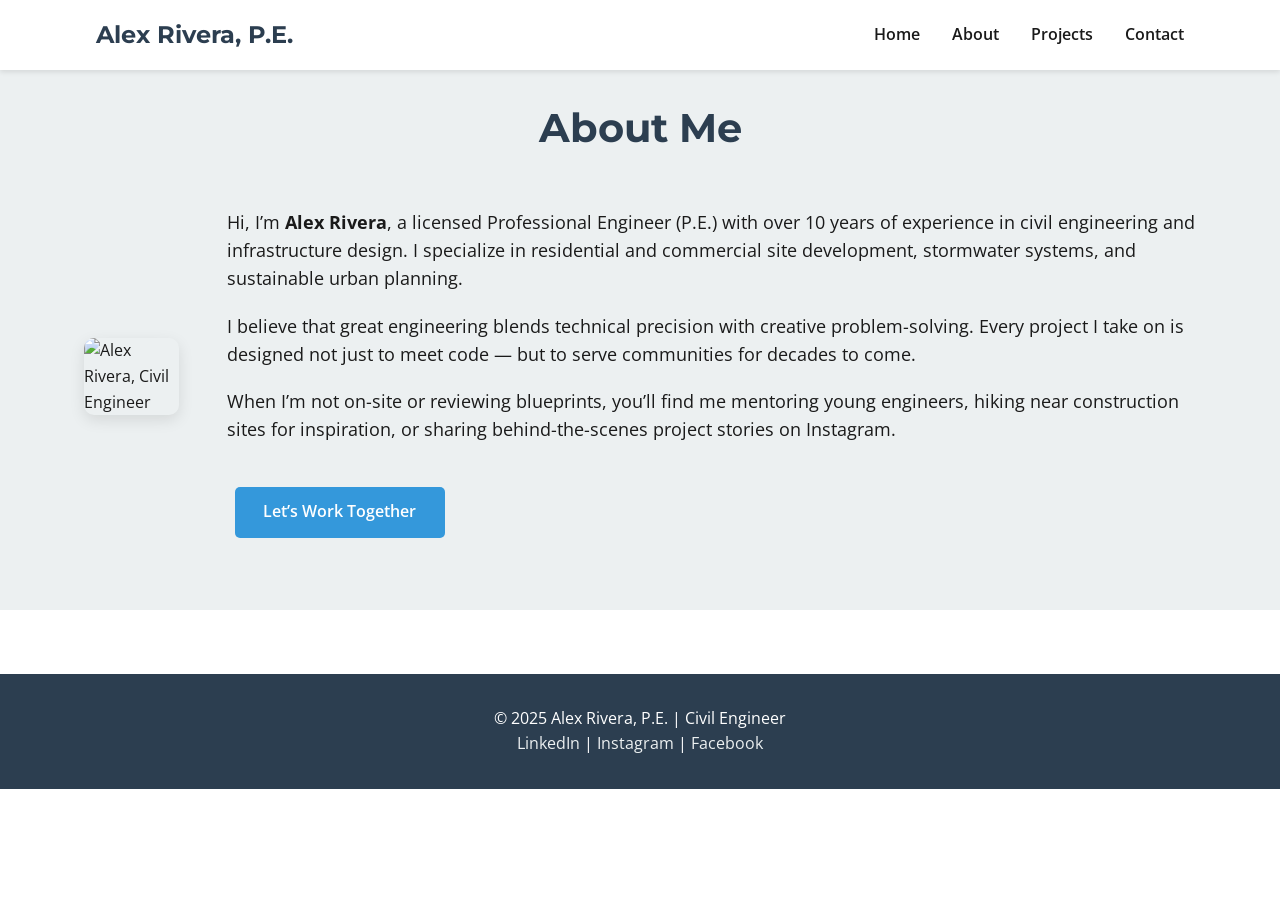
==== about.html @ 1ca934ae "Initial Commit: Civil Engineer Portfolio" ====
<!DOCTYPE html>
<html lang="en">
<head>
  <meta charset="UTF-8" />
  <meta name="viewport" content="width=device-width, initial-scale=1.0"/>
  <title>About | Alex Rivera, P.E.</title>
  <link rel="stylesheet" href="styles.css" />
  <link href="https://fonts.googleapis.com/css2?family=Montserrat:wght@400;600;700&family=Open+Sans&display=swap" rel="stylesheet">
  <script src="script.js"></script>
</head>
<body>
  <!-- Header / Navigation -->
<!-- Header / Navigation -->
<header>
    <div class="container">
      <h1 class="logo">Alex Rivera, P.E.</h1>
      <nav>
        <button class="hamburger" aria-label="Toggle menu">
          <span></span>
          <span></span>
          <span></span>
        </button>
        <ul class="nav-links">
          <li><a href="index.html">Home</a></li>
          <li><a href="about.html">About</a></li>
          <li><a href="projects.html">Projects</a></li>
          <li><a href="contact.html">Contact</a></li>
        </ul>
      </nav>
    </div>
  </header>

  <!-- About Section -->
  <section class="about-section">
    <div class="container">
      <h2>About Me</h2>
      <div class="about-content">
        <div class="about-image">
          <img src="images/headshot.jpg" alt="Alex Rivera, Civil Engineer">
        </div>
        <div class="about-text">
          <p>
            Hi, I’m <strong>Alex Rivera</strong>, a licensed Professional Engineer (P.E.) with over 10 years of experience in civil engineering and infrastructure design. I specialize in residential and commercial site development, stormwater systems, and sustainable urban planning.
          </p>
          <p>
            I believe that great engineering blends technical precision with creative problem-solving. Every project I take on is designed not just to meet code — but to serve communities for decades to come.
          </p>
          <p>
            When I’m not on-site or reviewing blueprints, you’ll find me mentoring young engineers, hiking near construction sites for inspiration, or sharing behind-the-scenes project stories on Instagram.
          </p>
          <a href="contact.html" class="btn">Let’s Work Together</a>
        </div>
      </div>
    </div>
  </section>

  <!-- Footer -->
  <footer>
    <div class="container">
      <p>&copy; 2025 Alex Rivera, P.E. | Civil Engineer</p>
      <div class="social-links">
        <a href="#">LinkedIn</a> |
        <a href="#">Instagram</a> |
        <a href="#">Facebook</a>
      </div>
    </div>
  </footer>

  <script src="script.js"></script>
</body>
</html>
---- styles.css ----
/* RESET & BASE */
* {
    margin: 0;
    padding: 0;
    box-sizing: border-box;
  }
  
  :root {
    --primary: #2c3e50;
    --secondary: #3498db;
    --accent: #e67e22;
    --light: #ecf0f1;
    --dark: #1a1a1a;
    --white: #ffffff;
  }
  
  body {
    font-family: 'Open Sans', sans-serif;
    color: var(--dark);
    line-height: 1.6;
  }
  
  h1, h2, h3, h4 {
    font-family: 'Montserrat', sans-serif;
    font-weight: 700;
  }
  
  .container {
    width: 90%;
    max-width: 1200px;
    margin: 0 auto;
    padding: 0 20px;
  }
  
  /* HEADER */
  header {
    background: var(--white);
    box-shadow: 0 2px 5px rgba(0,0,0,0.1);
    position: fixed;
    width: 100%;
    top: 0;
    z-index: 1000;
  }
  
  header .container {
    display: flex;
    justify-content: space-between;
    align-items: center;
    padding: 1rem 2rem;
  }
  
  .logo {
    font-size: 1.5rem;
    color: var(--primary);
  }
  
  nav ul {
    display: flex;
    list-style: none;
    gap: 2rem;
  }
  
  nav a {
    text-decoration: none;
    color: var(--dark);
    font-weight: 600;
    transition: color 0.3s;
  }
  
  nav a:hover {
    color: var(--secondary);
  }
  
  /* HERO */
  .hero {
    height: 100vh;
    display: flex;
    align-items: center;
    background: linear-gradient(rgba(0,0,0,0.5), rgba(0,0,0,0.5)), url('images/hero-bg.jpeg') center/cover no-repeat;
    color: var(--white);
    text-align: center;
  }
  
  .hero .container {
    max-width: 800px;
  }
  
  .hero h2 {
    font-size: 3rem;
    margin-bottom: 1rem;
  }
  
  .hero p {
    font-size: 1.2rem;
    margin-bottom: 2rem;
  }
  
  /* BUTTONS */
  .btn, .btn-outline {
    display: inline-block;
    padding: 0.8rem 1.8rem;
    margin: 0.5rem;
    border-radius: 5px;
    text-decoration: none;
    font-weight: 600;
    transition: all 0.3s;
  }
  
  .btn {
    background: var(--secondary);
    color: var(--white);
  }
  
  .btn:hover {
    background: #2980b9;
    transform: translateY(-2px);
  }
  
  .btn-outline {
    border: 2px solid var(--white);
    color: var(--white);
  }
  
  .btn-outline:hover {
    background: var(--white);
    color: var(--primary);
    transform: translateY(-2px);
  }
  
  /* FOOTER */
  footer {
    background: var(--primary);
    color: var(--white);
    text-align: center;
    padding: 2rem 0;
    margin-top: 4rem;
  }
  
  footer a {
    color: var(--light);
    text-decoration: none;
  }
  
  footer a:hover {
    color: var(--secondary);
  }
  
  /* RESPONSIVE */
  @media (max-width: 768px) {
    .hero h2 {
      font-size: 2.2rem;
    }
  
    nav ul {
      gap: 1rem;
      flex-direction: column;
      align-items: center;
      background: var(--white);
      padding: 1rem;
      position: absolute;
      top: 100%;
      left: 0;
      width: 100%;
      box-shadow: 0 5px 10px rgba(0,0,0,0.1);
      display: none; /* We’ll show this with JS later for mobile menu */
    }
  
    nav ul.show {
      display: flex;
    }
    
  }

  /* ABOUT PAGE STYLES */
.about-section {
    padding: 6rem 0 4rem;
    background: var(--light);
  }
  
  .about-section h2 {
    text-align: center;
    margin-bottom: 3rem;
    font-size: 2.5rem;
    color: var(--primary);
  }
  
  .about-content {
    display: flex;
    align-items: center;
    gap: 3rem;
  }
  
  .about-image img {
    width: 100%;
    max-width: 400px;
    border-radius: 10px;
    box-shadow: 0 5px 15px rgba(0,0,0,0.1);
  }
  
  .about-text p {
    margin-bottom: 1.2rem;
    font-size: 1.1rem;
  }
  
  .about-text .btn {
    margin-top: 1.5rem;
  }
  
  /* Responsive: Stack image and text on mobile */
  @media (max-width: 768px) {
    .about-content {
      flex-direction: column;
      text-align: center;
    }
  
    .about-image {
      max-width: 300px;
    }
  
    .about-text .btn {
      display: inline-block;
      margin: 2rem auto 0;
    }
  }
  nav a.active {
    color: var(--secondary);
    border-bottom: 2px solid var(--secondary);
    padding-bottom: 0.5rem;
  }
  /* PROJECTS PAGE STYLES */
.projects-section {
    padding: 6rem 0 4rem;
    background: var(--white);
  }
  
  .projects-section h2 {
    text-align: center;
    margin-bottom: 3rem;
    font-size: 2.5rem;
    color: var(--primary);
  }
  
  .projects-grid {
    display: grid;
    grid-template-columns: repeat(auto-fill, minmax(300px, 1fr));
    gap: 2rem;
  }
  
  .project-card {
    background: var(--light);
    border-radius: 10px;
    overflow: hidden;
    box-shadow: 0 5px 15px rgba(0,0,0,0.08);
    transition: transform 0.3s, box-shadow 0.3s;
  }
  
  .project-card:hover {
    transform: translateY(-10px);
    box-shadow: 0 15px 30px rgba(0,0,0,0.15);
  }
  
  .project-card img {
    width: 100%;
    height: 250px;
    object-fit: cover;
    display: block;
  }
  
  .project-info {
    padding: 1.5rem;
  }
  
  .project-info h3 {
    font-size: 1.3rem;
    margin-bottom: 0.5rem;
    color: var(--primary);
  }
  
  .project-info p {
    color: #555;
    font-size: 0.95rem;
    line-height: 1.5;
  }
  
  /* Responsive */
  @media (max-width: 768px) {
    .projects-grid {
      grid-template-columns: 1fr;
    }
  
    .project-card img {
      height: 220px;
    }
  }
  /* CONTACT PAGE STYLES */
.contact-section {
    padding: 6rem 0 4rem;
    background: var(--light);
  }
  
  .contact-section h2 {
    text-align: center;
    margin-bottom: 3rem;
    font-size: 2.5rem;
    color: var(--primary);
  }
  
  .contact-content {
    display: flex;
    gap: 4rem;
    align-items: flex-start;
  }
  
  .contact-info,
  .contact-form {
    flex: 1;
    background: var(--white);
    padding: 2.5rem;
    border-radius: 10px;
    box-shadow: 0 5px 15px rgba(0,0,0,0.05);
  }
  
  .contact-info h3,
  .contact-form h3 {
    font-size: 1.5rem;
    margin-bottom: 1.5rem;
    color: var(--primary);
    border-bottom: 2px solid var(--secondary);
    padding-bottom: 0.5rem;
  }
  
  .contact-info p {
    margin-bottom: 1rem;
    font-size: 1.1rem;
    line-height: 1.6;
  }
  
  .contact-info i {
    color: var(--secondary);
    width: 20px;
    text-align: center;
  }
  
  /* Social Icons */
  .social-icons {
    margin-top: 1.5rem;
  }
  
  .social-icons a {
    display: inline-block;
    width: 40px;
    height: 40px;
    background: var(--primary);
    color: var(--white);
    border-radius: 50%;
    text-align: center;
    line-height: 40px;
    margin-right: 10px;
    font-size: 1.2rem;
    transition: background 0.3s, transform 0.3s;
  }
  
  .social-icons a:hover {
    background: var(--secondary);
    transform: translateY(-3px);
  }
  
  /* Form Styles */
  .contact-form input,
  .contact-form textarea {
    width: 100%;
    padding: 0.8rem;
    margin-bottom: 1rem;
    border: 1px solid #ddd;
    border-radius: 5px;
    font-family: 'Open Sans', sans-serif;
    font-size: 1rem;
  }
  
  .contact-form textarea {
    resize: vertical;
  }
  
  .contact-form button {
    width: 100%;
    padding: 0.8rem;
    border: none;
    background: var(--secondary);
    color: white;
    font-size: 1.1rem;
    font-weight: 600;
    border-radius: 5px;
    cursor: pointer;
    transition: background 0.3s;
  }
  
  .contact-form button:hover {
    background: #2980b9;
  }
  
  /* Map Section */
  .map-section {
    padding: 4rem 0;
    background: var(--white);
  }
  
  .map-section .container {
    max-width: 1000px;
  }
  
  .map-section h3 {
    text-align: center;
    margin-bottom: 2rem;
    color: var(--primary);
  }
  
  /* Responsive */
  @media (max-width: 768px) {
    .contact-content {
      flex-direction: column;
      gap: 2rem;
    }
  
    .contact-info,
    .contact-form {
      padding: 1.5rem;
    }
  }
  /* HAMBURGER MENU BUTTON */
.hamburger {
    display: none; /* Hidden by default */
    flex-direction: column;
    justify-content: space-around;
    width: 30px;
    height: 30px;
    background: transparent;
    border: none;
    cursor: pointer;
    padding: 0;
    z-index: 10;
  }
  
  .hamburger span {
    width: 100%;
    height: 3px;
    background: var(--primary);
    border-radius: 2px;
    transition: all 0.3s;
  }
  
  /* Show hamburger on mobile */
  @media (max-width: 768px) {
    .hamburger {
      display: flex;
    }
  
    .nav-links {
      display: none;
      flex-direction: column;
      align-items: center;
      background: var(--white);
      padding: 2rem 0;
      position: absolute;
      top: 100%;
      left: 0;
      width: 100%;
      box-shadow: 0 5px 10px rgba(0,0,0,0.1);
      border-bottom: 4px solid var(--secondary);
    }
  
    .nav-links.show {
      display: flex;
    }
  
    /* Animate hamburger to X when open */
    .hamburger.active span:nth-child(1) {
      transform: rotate(45deg) translate(5px, 5px);
    }
  
    .hamburger.active span:nth-child(2) {
      opacity: 0;
    }
  
    .hamburger.active span:nth-child(3) {
      transform: rotate(-45deg) translate(7px, -6px);
    }
  }
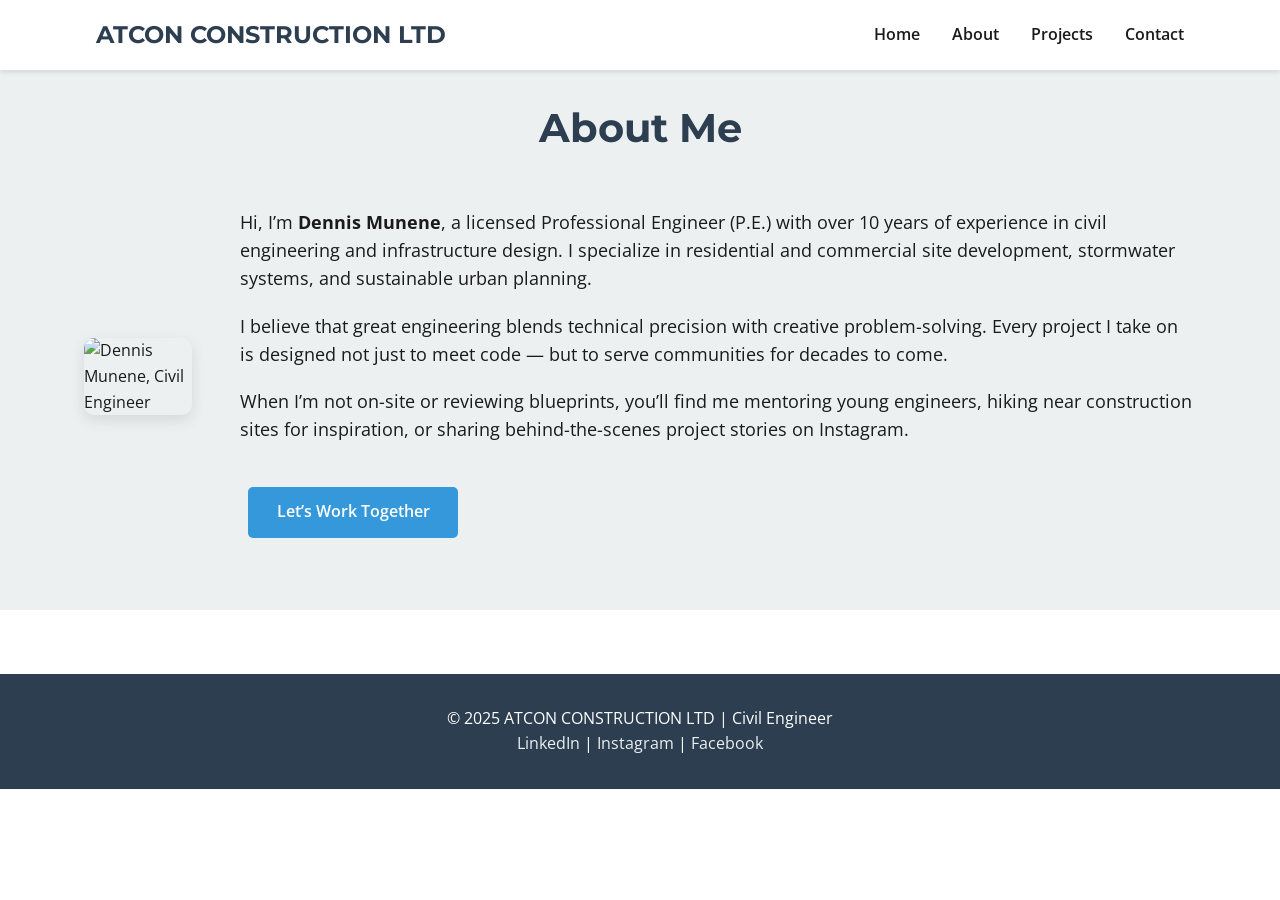
==== commit e658de99: "Changed some of the names" ====
--- a/about.html
+++ b/about.html
@@ -3,7 +3,7 @@
 <head>
   <meta charset="UTF-8" />
   <meta name="viewport" content="width=device-width, initial-scale=1.0"/>
-  <title>About | Alex Rivera, P.E.</title>
+  <title>About | Dennis Munene, P.E.</title>
   <link rel="stylesheet" href="styles.css" />
   <link href="https://fonts.googleapis.com/css2?family=Montserrat:wght@400;600;700&family=Open+Sans&display=swap" rel="stylesheet">
   <script src="script.js"></script>
@@ -13,7 +13,7 @@
 <!-- Header / Navigation -->
 <header>
     <div class="container">
-      <h1 class="logo">Alex Rivera, P.E.</h1>
+      <h1 class="logo">ATCON CONSTRUCTION LTD</h1>
       <nav>
         <button class="hamburger" aria-label="Toggle menu">
           <span></span>
@@ -36,11 +36,11 @@
       <h2>About Me</h2>
       <div class="about-content">
         <div class="about-image">
-          <img src="images/headshot.jpg" alt="Alex Rivera, Civil Engineer">
+          <img src="images/headshot.jpg" alt="Dennis Munene, Civil Engineer">
         </div>
         <div class="about-text">
           <p>
-            Hi, I’m <strong>Alex Rivera</strong>, a licensed Professional Engineer (P.E.) with over 10 years of experience in civil engineering and infrastructure design. I specialize in residential and commercial site development, stormwater systems, and sustainable urban planning.
+            Hi, I’m <strong>Dennis Munene</strong>, a licensed Professional Engineer (P.E.) with over 10 years of experience in civil engineering and infrastructure design. I specialize in residential and commercial site development, stormwater systems, and sustainable urban planning.
           </p>
           <p>
             I believe that great engineering blends technical precision with creative problem-solving. Every project I take on is designed not just to meet code — but to serve communities for decades to come.
@@ -57,7 +57,7 @@
   <!-- Footer -->
   <footer>
     <div class="container">
-      <p>&copy; 2025 Alex Rivera, P.E. | Civil Engineer</p>
+      <p>&copy; 2025 ATCON CONSTRUCTION LTD | Civil Engineer</p>
       <div class="social-links">
         <a href="#">LinkedIn</a> |
         <a href="#">Instagram</a> |
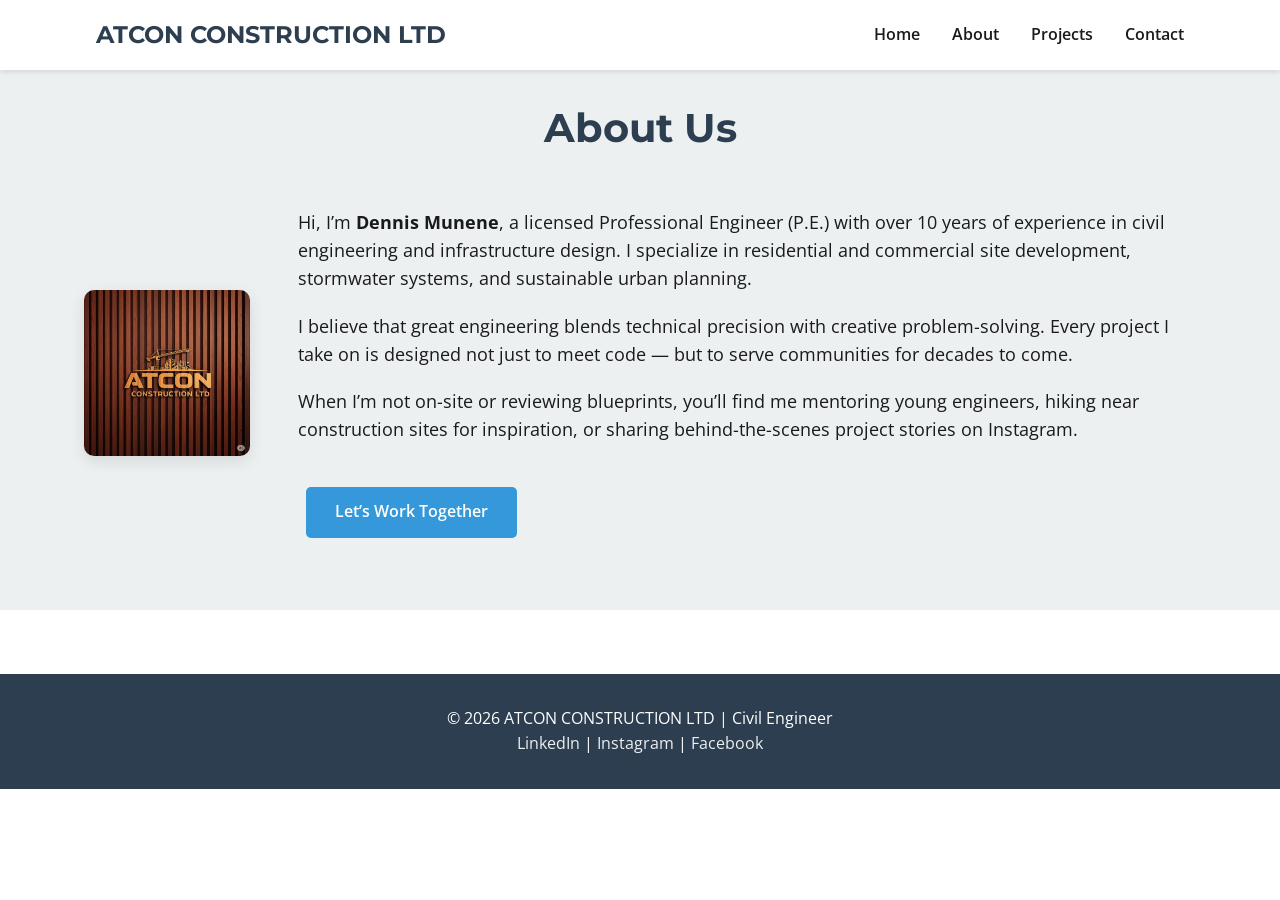
==== commit 28b26da7: "Working on about page" ====
--- a/about.html
+++ b/about.html
@@ -33,10 +33,10 @@
   <!-- About Section -->
   <section class="about-section">
     <div class="container">
-      <h2>About Me</h2>
+      <h2>About Us</h2>
       <div class="about-content">
         <div class="about-image">
-          <img src="images/headshot.jpg" alt="Dennis Munene, Civil Engineer">
+          <img src="images/hero-bg.jpeg" alt="Dennis Munene, Civil Engineer">
         </div>
         <div class="about-text">
           <p>
@@ -57,7 +57,7 @@
   <!-- Footer -->
   <footer>
     <div class="container">
-      <p>&copy; 2025 ATCON CONSTRUCTION LTD | Civil Engineer</p>
+      <p>&copy; 2026 ATCON CONSTRUCTION LTD | Civil Engineer</p>
       <div class="social-links">
         <a href="#">LinkedIn</a> |
         <a href="#">Instagram</a> |
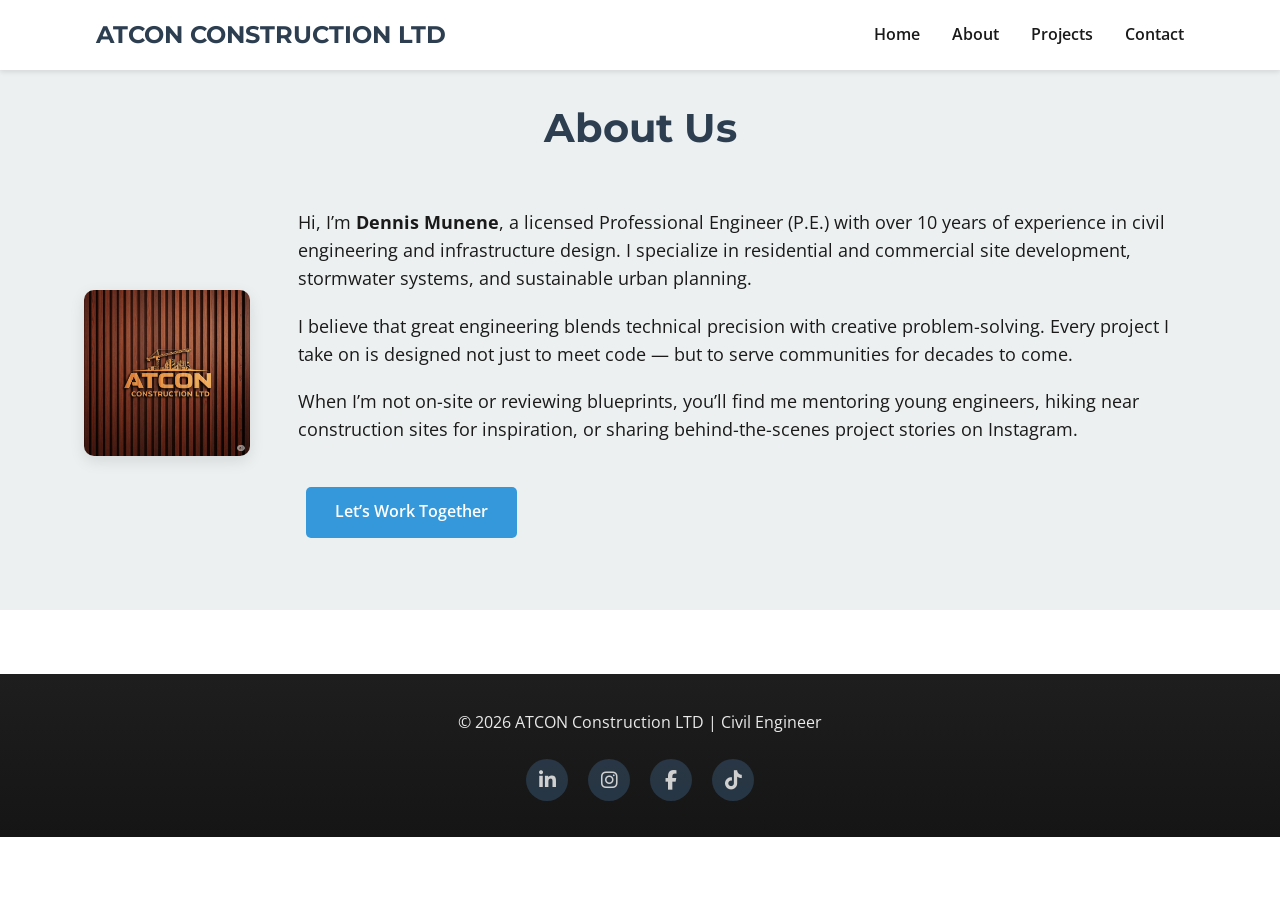
==== commit 467a754b: "refactor: extracted footer into reusable component and polished styles" ====
--- a/about.html
+++ b/about.html
@@ -6,6 +6,10 @@
   <title>About | Dennis Munene, P.E.</title>
   <link rel="stylesheet" href="styles.css" />
   <link href="https://fonts.googleapis.com/css2?family=Montserrat:wght@400;600;700&family=Open+Sans&display=swap" rel="stylesheet">
+  <link
+    rel="stylesheet"
+    href="https://cdnjs.cloudflare.com/ajax/libs/font-awesome/6.5.1/css/all.min.css"
+  />
   <script src="script.js"></script>
 </head>
 <body>
@@ -55,16 +59,7 @@
   </section>
 
   <!-- Footer -->
-  <footer>
-    <div class="container">
-      <p>&copy; 2026 ATCON CONSTRUCTION LTD | Civil Engineer</p>
-      <div class="social-links">
-        <a href="#">LinkedIn</a> |
-        <a href="#">Instagram</a> |
-        <a href="#">Facebook</a>
-      </div>
-    </div>
-  </footer>
+  <footer id="site-footer"></footer>
 
   <script src="script.js"></script>
 </body>
--- a/styles.css
+++ b/styles.css
@@ -347,23 +347,29 @@
   }
   
   .social-icons a {
-    display: inline-block;
-    width: 40px;
-    height: 40px;
+    display: inline-flex;
+    justify-content: center;
+    align-items: center;
+    width: 42px;
+    height: 42px;
     background: var(--primary);
     color: var(--white);
     border-radius: 50%;
-    text-align: center;
-    line-height: 40px;
-    margin-right: 10px;
+    margin: 0 8px;
     font-size: 1.2rem;
     transition: background 0.3s, transform 0.3s;
+    opacity: 0.8;
   }
   
   .social-icons a:hover {
     background: var(--secondary);
     transform: translateY(-3px);
-  }
+    opacity: 1;
+  }
+  
+  
+
+  
   
   /* Form Styles */
   .contact-form input,
@@ -484,4 +490,20 @@
     .hamburger.active span:nth-child(3) {
       transform: rotate(-45deg) translate(7px, -6px);
     }
-  }+  }
+
+
+  /*Footer Styling*/
+  footer {
+    background: linear-gradient(
+      180deg,
+      #1e1e1e 0%,
+      #151515 100%
+    );
+    color: #eaeaea;
+    padding: 36px 10px;
+    text-align: center;
+    margin-top: 4rem;
+  }
+  
+  
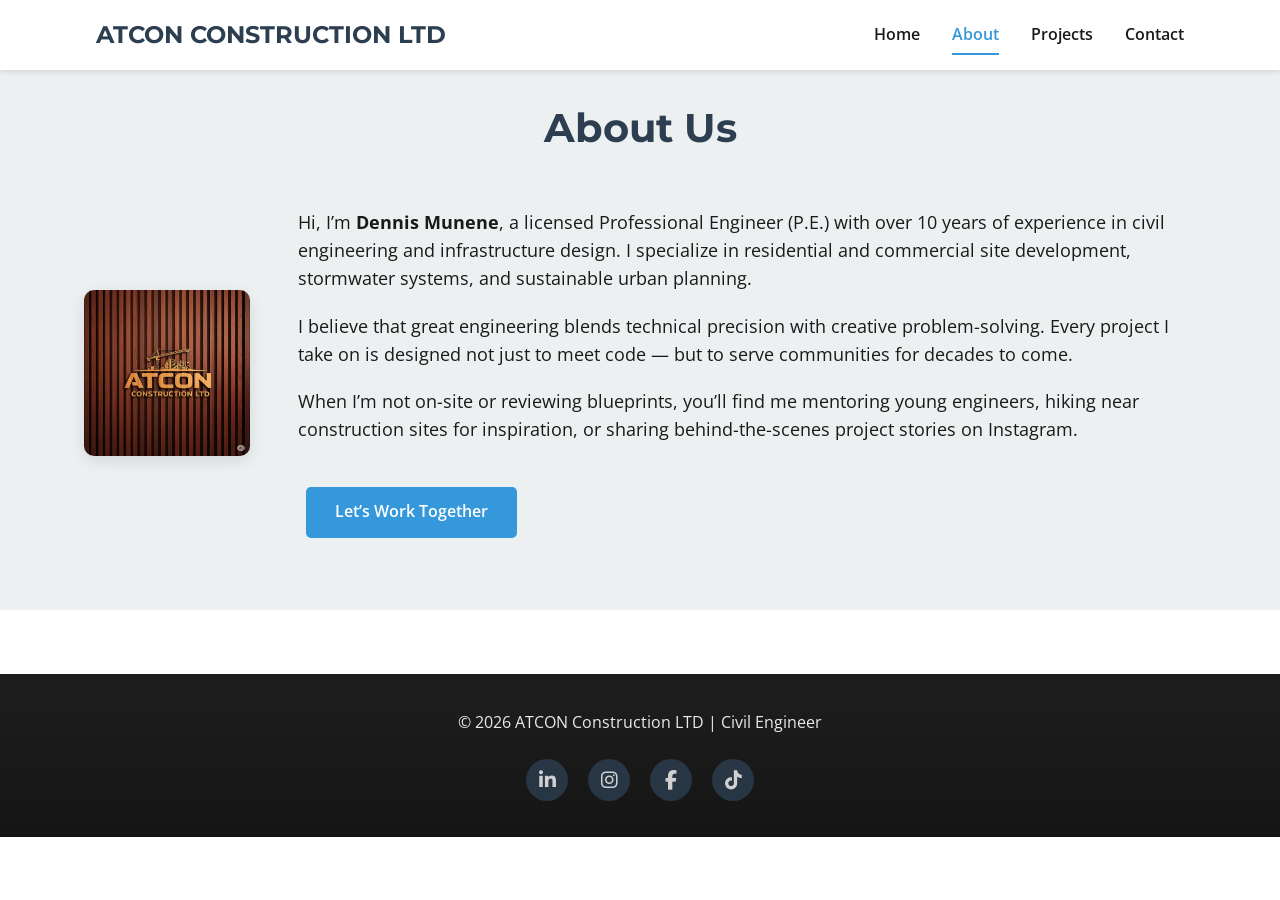
==== commit 5ccf214b: "Create reusable navbar component and update script for dynamic header injection" ====
--- a/about.html
+++ b/about.html
@@ -15,24 +15,7 @@
 <body>
   <!-- Header / Navigation -->
 <!-- Header / Navigation -->
-<header>
-    <div class="container">
-      <h1 class="logo">ATCON CONSTRUCTION LTD</h1>
-      <nav>
-        <button class="hamburger" aria-label="Toggle menu">
-          <span></span>
-          <span></span>
-          <span></span>
-        </button>
-        <ul class="nav-links">
-          <li><a href="index.html">Home</a></li>
-          <li><a href="about.html">About</a></li>
-          <li><a href="projects.html">Projects</a></li>
-          <li><a href="contact.html">Contact</a></li>
-        </ul>
-      </nav>
-    </div>
-  </header>
+<header id="site-header"></header>
 
   <!-- About Section -->
   <section class="about-section">
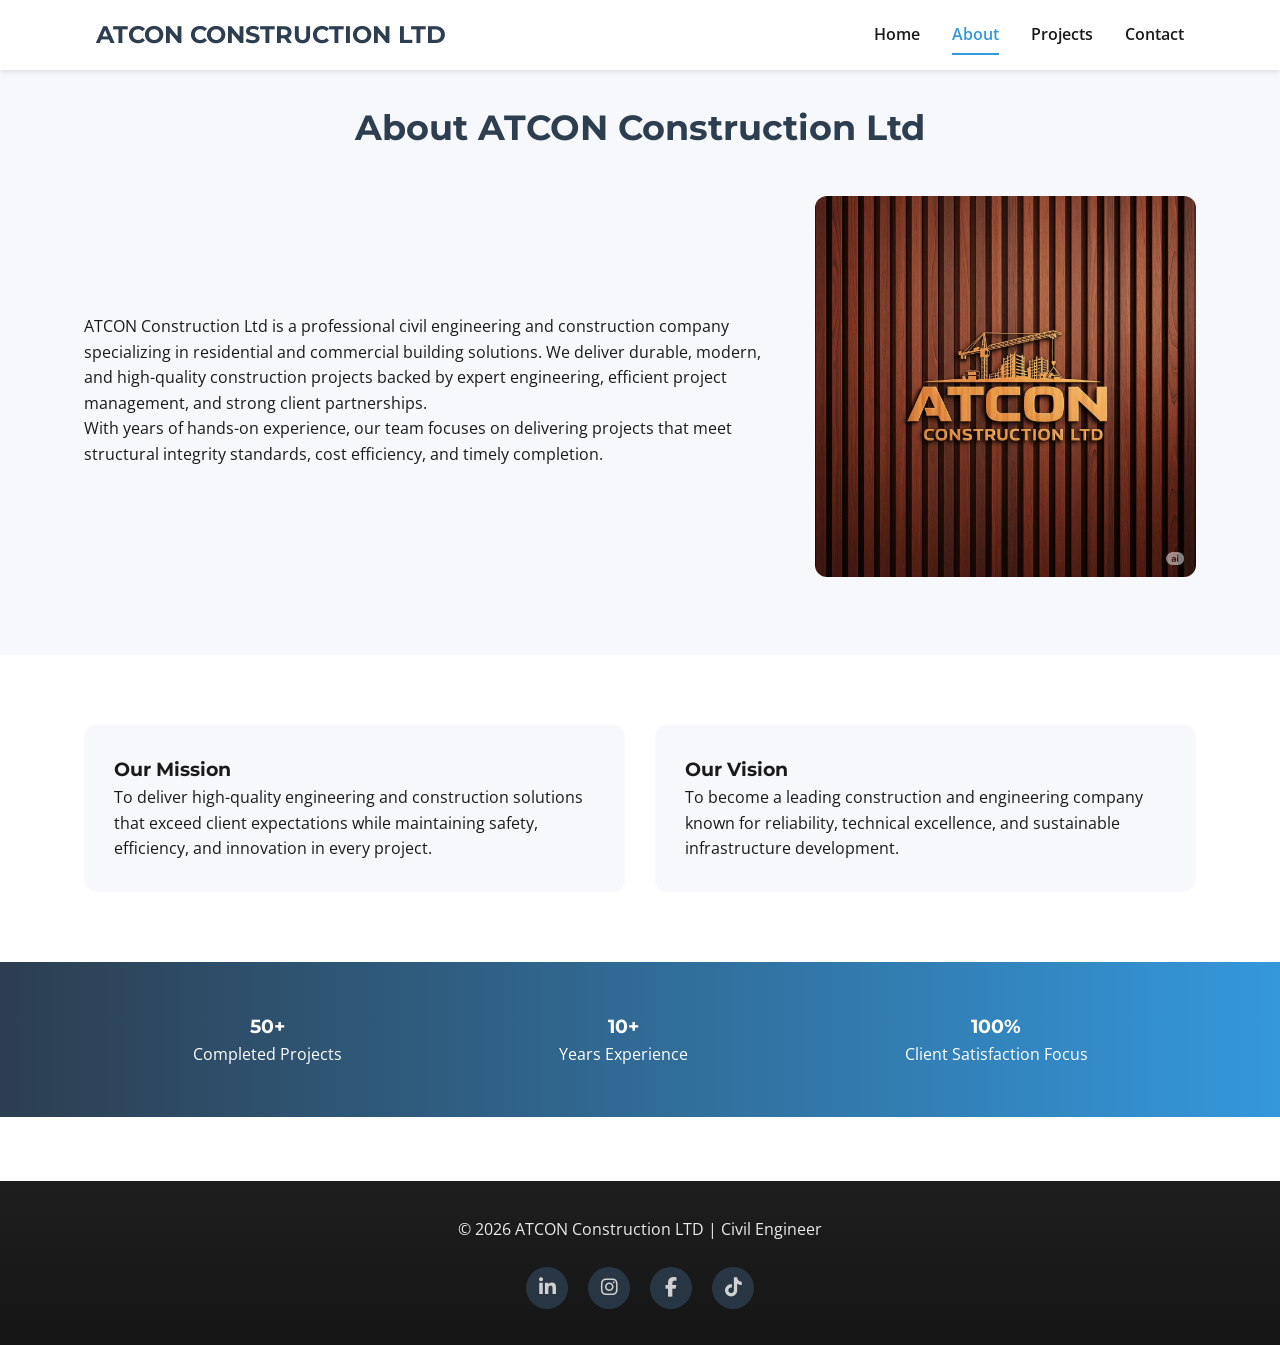
==== commit 6fa1d4b0: "About page and what app number changed" ====
--- a/about.html
+++ b/about.html
@@ -14,32 +14,80 @@
 </head>
 <body>
   <!-- Header / Navigation -->
-<!-- Header / Navigation -->
 <header id="site-header"></header>
 
   <!-- About Section -->
-  <section class="about-section">
+  <section class="about-company">
     <div class="container">
-      <h2>About Us</h2>
-      <div class="about-content">
-        <div class="about-image">
-          <img src="images/hero-bg.jpeg" alt="Dennis Munene, Civil Engineer">
+  
+      <h2 class="section-title">About ATCON Construction Ltd</h2>
+  
+      <div class="about-company-content">
+        <div class="about-company-text">
+          <p>
+            ATCON Construction Ltd is a professional civil engineering and construction
+            company specializing in residential and commercial building solutions.
+            We deliver durable, modern, and high-quality construction projects backed
+            by expert engineering, efficient project management, and strong client
+            partnerships.
+          </p>
+  
+          <p>
+            With years of hands-on experience, our team focuses on delivering
+            projects that meet structural integrity standards, cost efficiency,
+            and timely completion.
+          </p>
         </div>
-        <div class="about-text">
-          <p>
-            Hi, I’m <strong>Dennis Munene</strong>, a licensed Professional Engineer (P.E.) with over 10 years of experience in civil engineering and infrastructure design. I specialize in residential and commercial site development, stormwater systems, and sustainable urban planning.
-          </p>
-          <p>
-            I believe that great engineering blends technical precision with creative problem-solving. Every project I take on is designed not just to meet code — but to serve communities for decades to come.
-          </p>
-          <p>
-            When I’m not on-site or reviewing blueprints, you’ll find me mentoring young engineers, hiking near construction sites for inspiration, or sharing behind-the-scenes project stories on Instagram.
-          </p>
-          <a href="contact.html" class="btn">Let’s Work Together</a>
+  
+        <div class="about-company-image">
+          <img src="images/hero-bg.jpeg" alt="ATCON Construction Projects">
         </div>
+      </div>
+  
+    </div>
+  </section>
+  <!--vision and mission-->
+  <section class="mission-vision">
+    <div class="container mv-grid">
+  
+      <div class="mv-card">
+        <h3>Our Mission</h3>
+        <p>
+          To deliver high-quality engineering and construction solutions that
+          exceed client expectations while maintaining safety, efficiency,
+          and innovation in every project.
+        </p>
+      </div>
+  
+      <div class="mv-card">
+        <h3>Our Vision</h3>
+        <p>
+          To become a leading construction and engineering company known for
+          reliability, technical excellence, and sustainable infrastructure
+          development.
+        </p>
+      </div>
+  
+    </div>
+  </section>
+  <!--Ongoing Projects-->
+  <section class="experience-strip">
+    <div class="container experience-grid">
+      <div>
+        <h3>50+</h3>
+        <p>Completed Projects</p>
+      </div>
+      <div>
+        <h3>10+</h3>
+        <p>Years Experience</p>
+      </div>
+      <div>
+        <h3>100%</h3>
+        <p>Client Satisfaction Focus</p>
       </div>
     </div>
   </section>
+  
 
   <!-- Footer -->
   <footer id="site-footer"></footer>
--- a/styles.css
+++ b/styles.css
@@ -1,3 +1,16 @@
+html, body {
+  height: 100%;
+}
+
+body{
+  display:flex;
+  flex-direction:column;
+}
+
+main{
+  flex:1;
+}
+
 /* RESET & BASE */
 * {
     margin: 0;
@@ -73,16 +86,15 @@
   
   /* HERO */
   .hero {
-    height: 100vh;
-    display: flex;
-    align-items: center;
+    min-height: 75vh;
+    padding: 120px 0 80px;
     background: linear-gradient(rgba(0,0,0,0.5), rgba(0,0,0,0.5)), url('images/hero-bg.jpeg') center/cover no-repeat;
     color: var(--white);
     text-align: center;
   }
   
   .hero .container {
-    max-width: 800px;
+    max-width: 1200px;
   }
   
   .hero h2 {
@@ -94,6 +106,35 @@
     font-size: 1.2rem;
     margin-bottom: 2rem;
   }
+  .hero-flex{
+    display:flex;
+    align-items:center;
+    justify-content:space-between;
+    gap:40px;
+  }
+  
+  .hero-text{
+    flex:1;
+    padding-right: 20px;
+  }
+  
+  .hero-text h2{
+    text-align: left;
+    line-height: 1.2;
+  }
+  .hero-video{
+    flex:1;
+  }
+  
+  .hero-video video{
+    width:100%;
+    height:320px;
+    object-fit:cover;
+    border-radius:12px;
+    box-shadow:0 10px 30px rgba(0,0,0,0.25);
+  }
+  
+  
   
   /* BUTTONS */
   .btn, .btn-outline {
@@ -149,6 +190,15 @@
   @media (max-width: 768px) {
     .hero h2 {
       font-size: 2.2rem;
+    }
+    .hero-flex{
+      flex-direction:column;
+      text-align:center;
+    }
+  
+    .hero-video video{
+      height:220px;
+      margin-top:20px;
     }
   
     nav ul {
@@ -506,4 +556,411 @@
     margin-top: 4rem;
   }
   
-  +  /* INTRO VIDEO SECTION */
+.intro-video-section {
+  padding: 5rem 0;
+  background: rgba(255,255,255,0.95);
+}
+
+.intro-video-wrapper {
+  display: grid;
+  grid-template-columns: 1.1fr 0.9fr;
+  align-items: center;
+  gap: 3rem;
+}
+
+.intro-video iframe {
+  width: 100%;
+  height: 320px;
+  border-radius: 10px;
+}
+
+.intro-text h2 {
+  margin-bottom: 1rem;
+  color: var(--primary);
+  text-align: left;
+}
+
+.intro-text p {
+  margin-bottom: 1.5rem;
+  font-size: 1.05rem;
+}
+
+/* Mobile */
+@media (max-width: 768px) {
+  .intro-video-wrapper {
+    grid-template-columns: 1fr;
+    text-align: center;
+  }
+
+  .intro-video iframe {
+    height: 240px;
+  }
+}
+
+
+/* FEATURED CATEGORIES */
+.featured-categories{
+  padding:80px 0;
+  background:#f7f9fb;
+}
+
+.section-title{
+  text-align:center;
+  margin-bottom:40px;
+  font-size:2.2rem;
+  color:var(--primary);
+}
+
+.category-grid{
+  display:grid;
+  grid-template-columns:repeat(auto-fit,minmax(250px,1fr));
+  gap:30px;
+}
+
+.category-card{
+  background:white;
+  border-radius:12px;
+  overflow:hidden;
+  box-shadow:0 5px 15px rgba(0,0,0,0.08);
+  text-align:center;
+  transition:transform .3s;
+}
+
+.category-card:hover{
+  transform:translateY(-6px);
+}
+
+.category-card img{
+  width:100%;
+  height:220px;
+  object-fit:cover;
+}
+
+.category-card h3{
+  margin:20px 0 10px;
+}
+
+.category-card .btn-outline{
+  border:2px solid var(--secondary);
+  color:var(--secondary);
+}
+
+.category-card .btn-outline:hover{
+  background:var(--secondary);
+  color:white;
+}
+
+.card-buttons{
+  display:flex;
+  justify-content:center;
+  gap:10px;
+  padding-bottom:20px;
+}
+
+.all-properties-btn{
+  text-align:center;
+  margin-top:40px;
+}
+
+.gallery-section{
+  padding:100px 0 60px;
+  background:#f7f9fb;
+}
+
+.gallery-grid{
+  display:grid;
+  grid-template-columns:repeat(auto-fit,minmax(280px,1fr));
+  gap:25px;
+}
+
+.gallery-grid img{
+  width:100%;
+  height:260px;
+  object-fit:cover;
+  border-radius:12px;
+  box-shadow:0 6px 20px rgba(0,0,0,0.1);
+  transition:transform .3s;
+}
+
+.gallery-grid img:hover{
+  transform:scale(1.03);
+}
+.back-nav{
+  margin-bottom:20px;
+}
+
+.lightbox{
+  display:none;
+  position:fixed;
+  top:0;
+  left:0;
+  width:100%;
+  height:100%;
+  background:rgba(0,0,0,0.9);
+  align-items:center;
+  justify-content:center;
+  z-index:2000;
+}
+
+.lightbox img{
+  max-width:80%;
+  max-height:80%;
+}
+
+.close{
+  position:absolute;
+  top:20px;
+  right:40px;
+  font-size:40px;
+  color:white;
+  cursor:pointer;
+}
+
+.prev, .next{
+  position:absolute;
+  top:50%;
+  transform:translateY(-50%);
+  background:none;
+  border:none;
+  font-size:40px;
+  color:white;
+  cursor:pointer;
+}
+
+.prev{ left:40px; }
+.next{ right:40px; }
+
+.btn-outline-dark{
+  display:inline-block;
+  padding:0.6rem 1.4rem;
+  border:2px solid var(--primary);
+  color:var(--primary);
+  border-radius:6px;
+  text-decoration:none;
+  font-weight:600;
+  transition:all .3s;
+}
+
+.btn-outline-dark:hover{
+  background:var(--primary);
+  color:white;
+}
+
+.gallery-page{
+  background:linear-gradient(
+    180deg,
+    #f6f8fb 0%,
+    #eef2f6 100%
+  );
+  min-height:100vh;
+}
+
+.services-section{
+  padding:80px 0;
+  background:#f6f8fb;   /* light soft background */
+}
+
+.services-grid{
+  display:grid;
+  grid-template-columns:repeat(auto-fit,minmax(260px,1fr));
+  gap:30px;
+}
+
+.service-card{
+  background:#ffffff;
+  padding:35px 25px;
+  border-radius:14px;
+  text-align:center;
+  transition:transform .3s, box-shadow .3s;
+  box-shadow:0 4px 12px rgba(0,0,0,0.05);
+}
+
+.service-card:hover{
+  transform:translateY(-8px);
+  box-shadow:0 14px 35px rgba(0,0,0,0.12);
+}
+
+/* icon circle */
+.service-card i{
+  font-size:30px;
+  color:var(--secondary);
+  background:#eaf3fb;
+  width:70px;
+  height:70px;
+  line-height:70px;
+  border-radius:50%;
+  margin-bottom:18px;
+}
+
+.service-card h3{
+  margin-bottom:12px;
+  color:var(--primary);
+}
+
+.service-card p{
+  font-size:.95rem;
+  color:#666;
+}
+
+.why-section{
+  padding:80px 0;
+  background:#ffffff;
+}
+
+.why-grid{
+  display:grid;
+  grid-template-columns:repeat(auto-fit,minmax(280px,1fr));
+  gap:30px;
+}
+
+.why-card{
+  background:#f6f8fb;
+  padding:35px 25px;
+  border-radius:14px;
+  text-align:center;
+  transition:.3s;
+}
+
+.why-card:hover{
+  transform:translateY(-6px);
+  box-shadow:0 12px 28px rgba(0,0,0,0.08);
+}
+
+.why-card i{
+  font-size:32px;
+  color:var(--secondary);
+  margin-bottom:15px;
+}
+
+.why-card h3{
+  margin-bottom:10px;
+  color:var(--primary);
+}
+
+.why-card p{
+  font-size:.95rem;
+  color:#666;
+}
+.cta-strip{
+  background:linear-gradient(90deg,#2c3e50,#3498db);
+  color:white;
+  padding:60px 0;
+  text-align:center;
+}
+
+.cta-content h2{
+  margin-bottom:10px;
+}
+
+.cta-btn{
+  display:inline-block;
+  margin-top:20px;
+  background:white;
+  color:#2c3e50;
+  padding:12px 28px;
+  border-radius:30px;
+  font-weight:600;
+  text-decoration:none;
+  transition:.3s;
+}
+
+.cta-btn:hover{
+  transform:translateY(-2px);
+  box-shadow:0 8px 18px rgba(0,0,0,0.2);
+}
+
+.whatsapp-float{
+  position:fixed;
+  right:20px;
+  bottom:90px;
+  width:60px;
+  height:60px;
+  background:#25D366;
+  color:white;
+  border-radius:50%;
+  display:flex;
+  align-items:center;
+  justify-content:center;
+  font-size:28px;
+  box-shadow:0 6px 18px rgba(0,0,0,.25);
+  z-index:999;
+  transition:.3s;
+}
+
+.whatsapp-float:hover{
+  transform:scale(1.08);
+}
+
+
+.about-company{
+  padding:100px 0 70px;
+  background:#f6f8fb;
+}
+
+.about-company-content{
+  display:flex;
+  gap:40px;
+  align-items:center;
+}
+
+.about-company-image img{
+  width:100%;
+  border-radius:12px;
+}
+
+/* mission vision */
+.mission-vision{
+  padding:70px 0;
+  background:#ffffff;
+}
+
+.mv-grid{
+  display:grid;
+  grid-template-columns:repeat(auto-fit,minmax(300px,1fr));
+  gap:30px;
+}
+
+.mv-card{
+  background:#f6f8fb;
+  padding:30px;
+  border-radius:12px;
+}
+
+/* values */
+.values-section{
+  padding:80px 0;
+  background:#f6f8fb;
+}
+
+.values-grid{
+  display:grid;
+  grid-template-columns:repeat(auto-fit,minmax(250px,1fr));
+  gap:30px;
+}
+
+.value-card{
+  background:white;
+  padding:30px;
+  border-radius:12px;
+  text-align:center;
+}
+
+.value-card i{
+  font-size:30px;
+  color:var(--secondary);
+  margin-bottom:15px;
+}
+
+/* experience */
+.experience-strip{
+  background:linear-gradient(90deg,#2c3e50,#3498db);
+  color:white;
+  padding:50px 0;
+}
+
+.experience-grid{
+  display:flex;
+  justify-content:space-around;
+  text-align:center;
+}
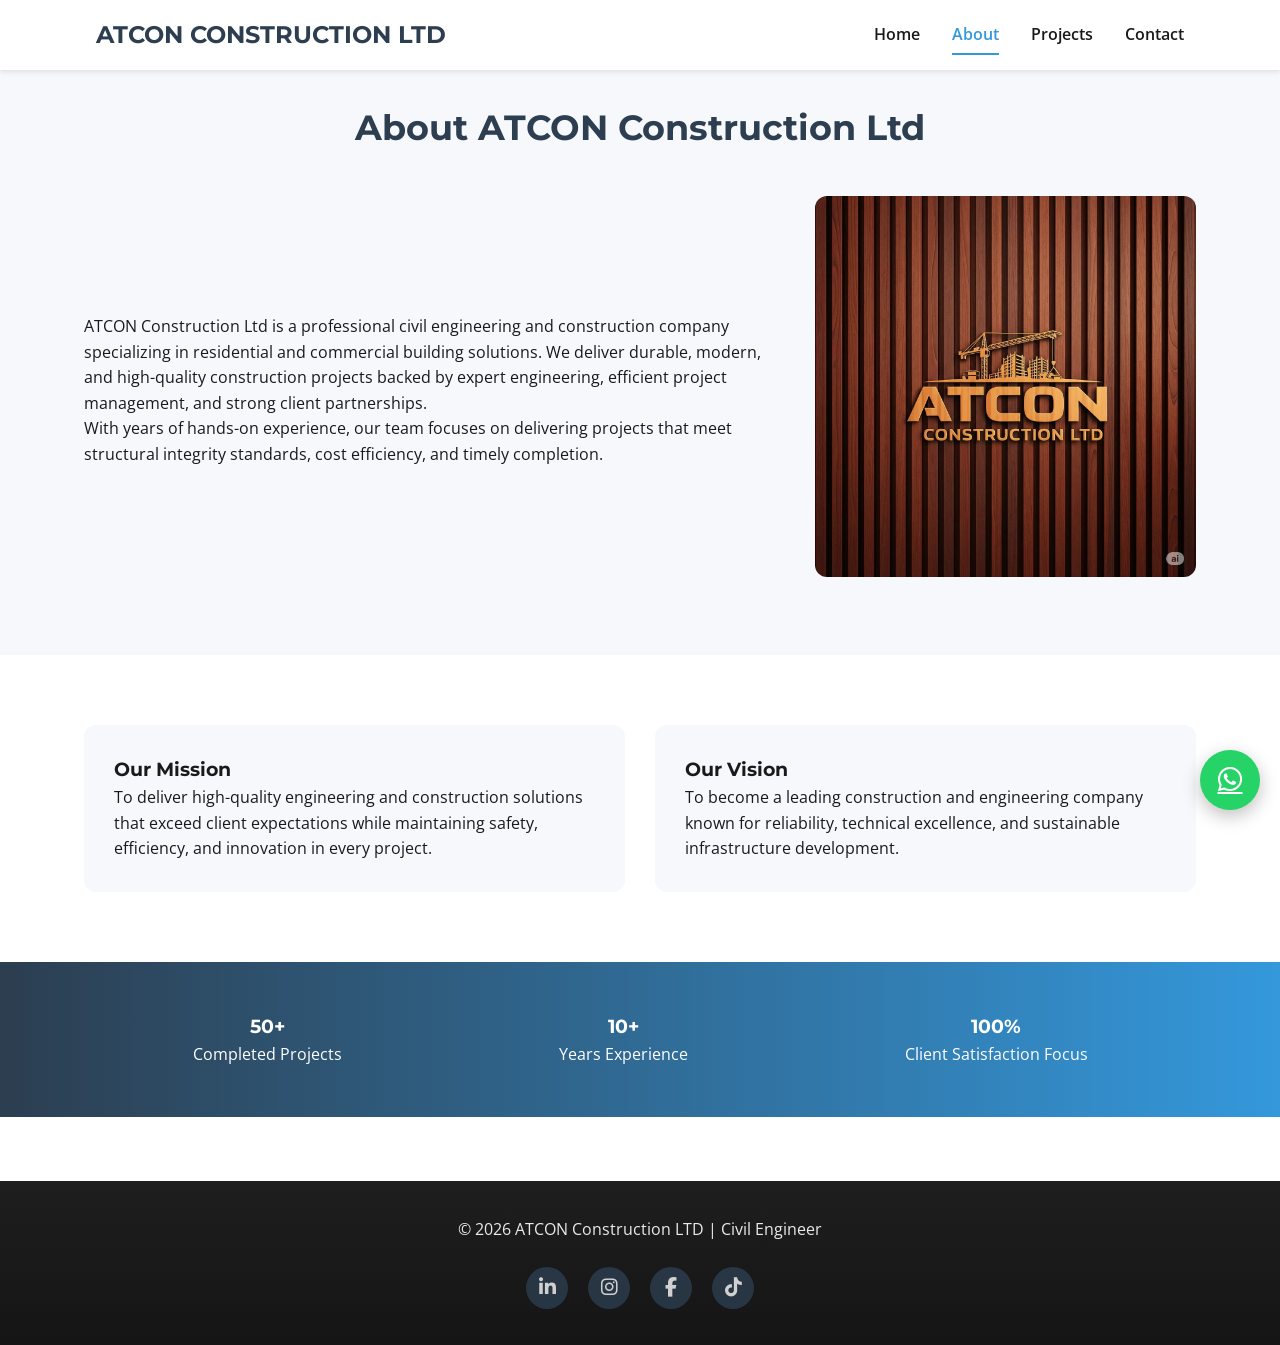
==== commit 407d6806: "About page and what app number changed" ====
--- a/about.html
+++ b/about.html
@@ -87,7 +87,12 @@
       </div>
     </div>
   </section>
-  
+
+  <a href="https://wa.me/254798806154"
+   class="whatsapp-float"
+   target="_blank">
+   <i class="fab fa-whatsapp"></i>
+</a>
 
   <!-- Footer -->
   <footer id="site-footer"></footer>
--- a/styles.css
+++ b/styles.css
@@ -217,6 +217,23 @@
   
     nav ul.show {
       display: flex;
+    }
+    .about-company-content{
+      flex-direction:column;
+      text-align:center;
+    }
+  
+    .about-company-text{
+      order:2;
+    }
+  
+    .about-company-image{
+      order:1;
+    }
+  
+    .experience-grid{
+      flex-direction:column;
+      gap:25px;
     }
     
   }
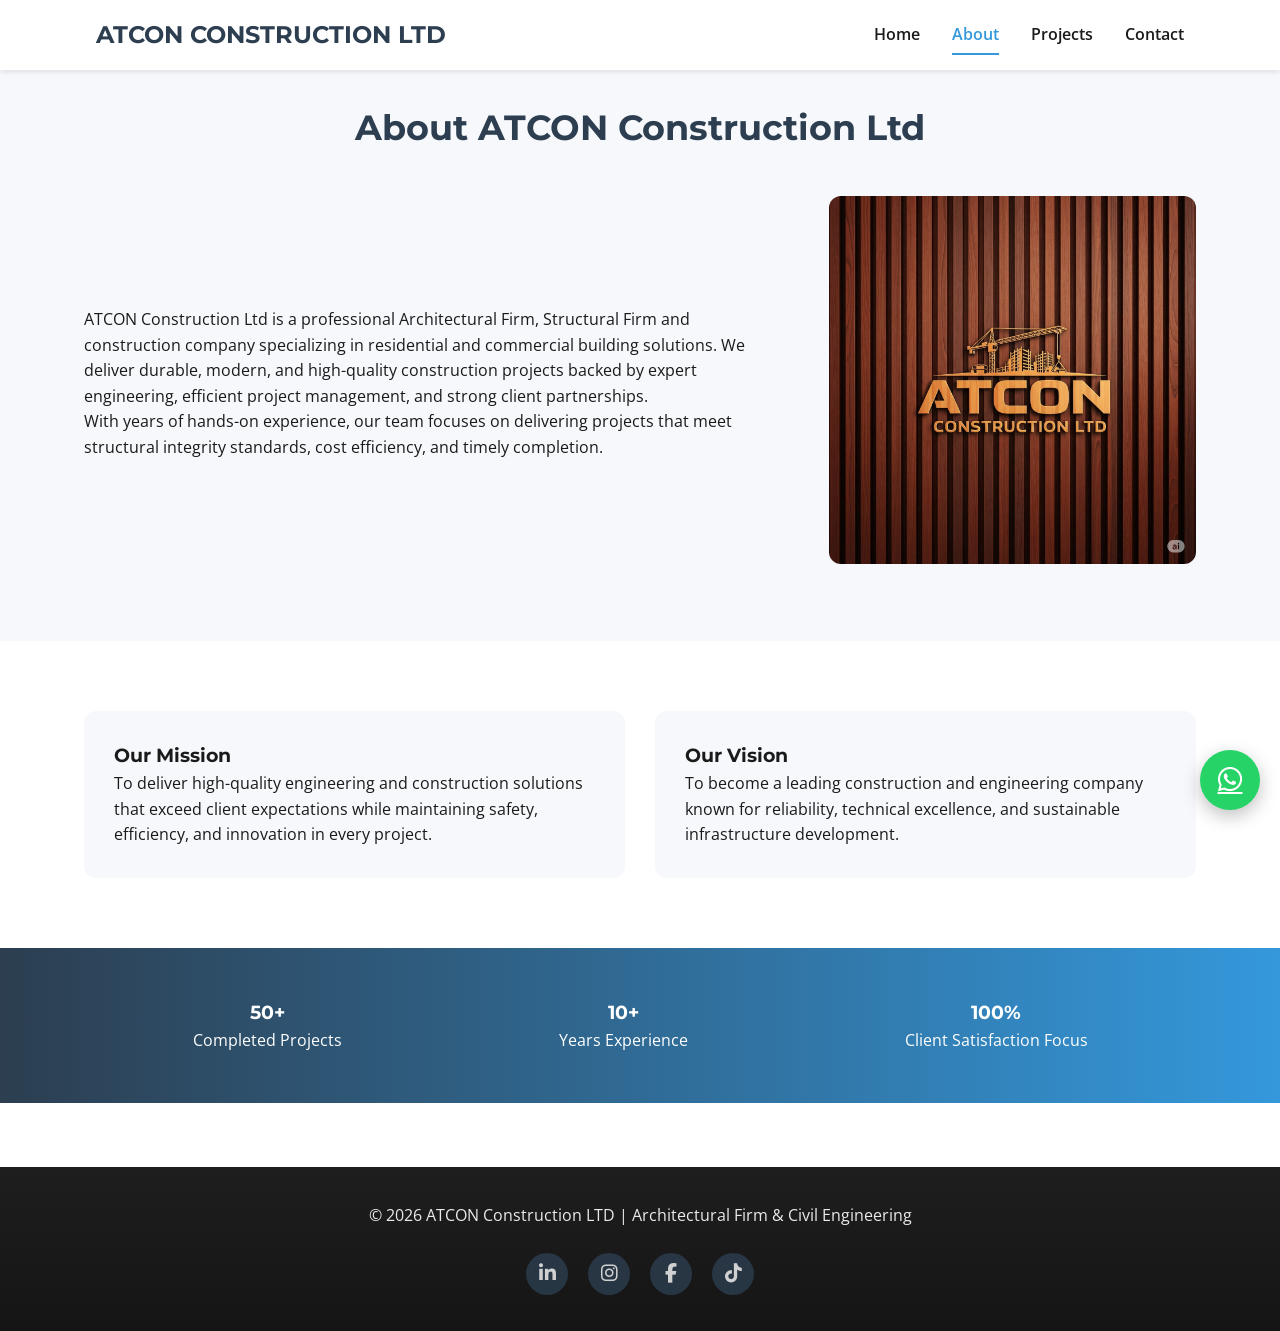
==== commit d5e612fb: "Contact Page changes" ====
--- a/about.html
+++ b/about.html
@@ -25,8 +25,7 @@
       <div class="about-company-content">
         <div class="about-company-text">
           <p>
-            ATCON Construction Ltd is a professional civil engineering and construction
-            company specializing in residential and commercial building solutions.
+            ATCON Construction Ltd is a professional Architectural Firm, Structural Firm and construction company specializing in residential and commercial building solutions.
             We deliver durable, modern, and high-quality construction projects backed
             by expert engineering, efficient project management, and strong client
             partnerships.
--- a/styles.css
+++ b/styles.css
@@ -235,6 +235,10 @@
       flex-direction:column;
       gap:25px;
     }
+
+    .contact-content{
+      grid-template-columns:1fr;
+    }
     
   }
 
@@ -372,11 +376,13 @@
     color: var(--primary);
   }
   
-  .contact-content {
-    display: flex;
-    gap: 4rem;
-    align-items: flex-start;
-  }
+  .contact-content{
+    display:grid;
+    grid-template-columns: 1fr 1fr;
+    gap:40px;
+    align-items:stretch;
+  }
+  
   
   .contact-info,
   .contact-form {
@@ -452,6 +458,11 @@
   
   .contact-form textarea {
     resize: vertical;
+  }
+  .contact-form{
+    display:flex;
+    flex-direction:column;
+    justify-content:space-between;
   }
   
   .contact-form button {
@@ -981,3 +992,94 @@
   justify-content:space-around;
   text-align:center;
 }
+
+.section-subtitle{
+  text-align:center;
+  max-width:700px;
+  margin:0 auto 40px;
+  color:#666;
+}
+
+/* filters */
+.project-filters{
+  text-align:center;
+  margin-bottom:40px;
+}
+
+.filter-btn{
+  border:none;
+  background:#eef3f8;
+  padding:10px 20px;
+  margin:6px;
+  border-radius:25px;
+  cursor:pointer;
+  font-weight:600;
+}
+
+.filter-btn.active,
+.filter-btn:hover{
+  background:var(--secondary);
+  color:white;
+}
+
+/* project overlay effect */
+.project-card{
+  position:relative;
+  overflow:hidden;
+}
+
+.project-overlay{
+  position:absolute;
+  bottom:0;
+  left:0;
+  width:100%;
+  background:linear-gradient(transparent, rgba(0,0,0,0.8));
+  color:white;
+  padding:25px;
+  opacity:0;
+  transition:.3s;
+}
+
+.project-card:hover .project-overlay{
+  opacity:1;
+}
+.contact-info p{
+  display:flex;
+  align-items:center;
+  gap:10px;
+}
+
+.contact-info i{
+  width:42px;
+  height:42px;
+  background:#eef3f8;
+  display:flex;
+  align-items:center;
+  justify-content:center;
+  border-radius:50%;
+  color:var(--secondary);
+  font-size:18px;
+}
+
+.contact-form form{
+  flex: 1;
+  display:flex;
+  flex-direction:column;
+  gap:15px;
+}
+
+.form-group input,
+.form-group textarea{
+  width:100%;
+  padding:12px;
+  border-radius:6px;
+  border:1px solid #ddd;
+  font-size:1rem;
+}
+
+.contact-form button{
+  width:200px;
+  align-self:center;
+  margin-top:10px;
+}
+
